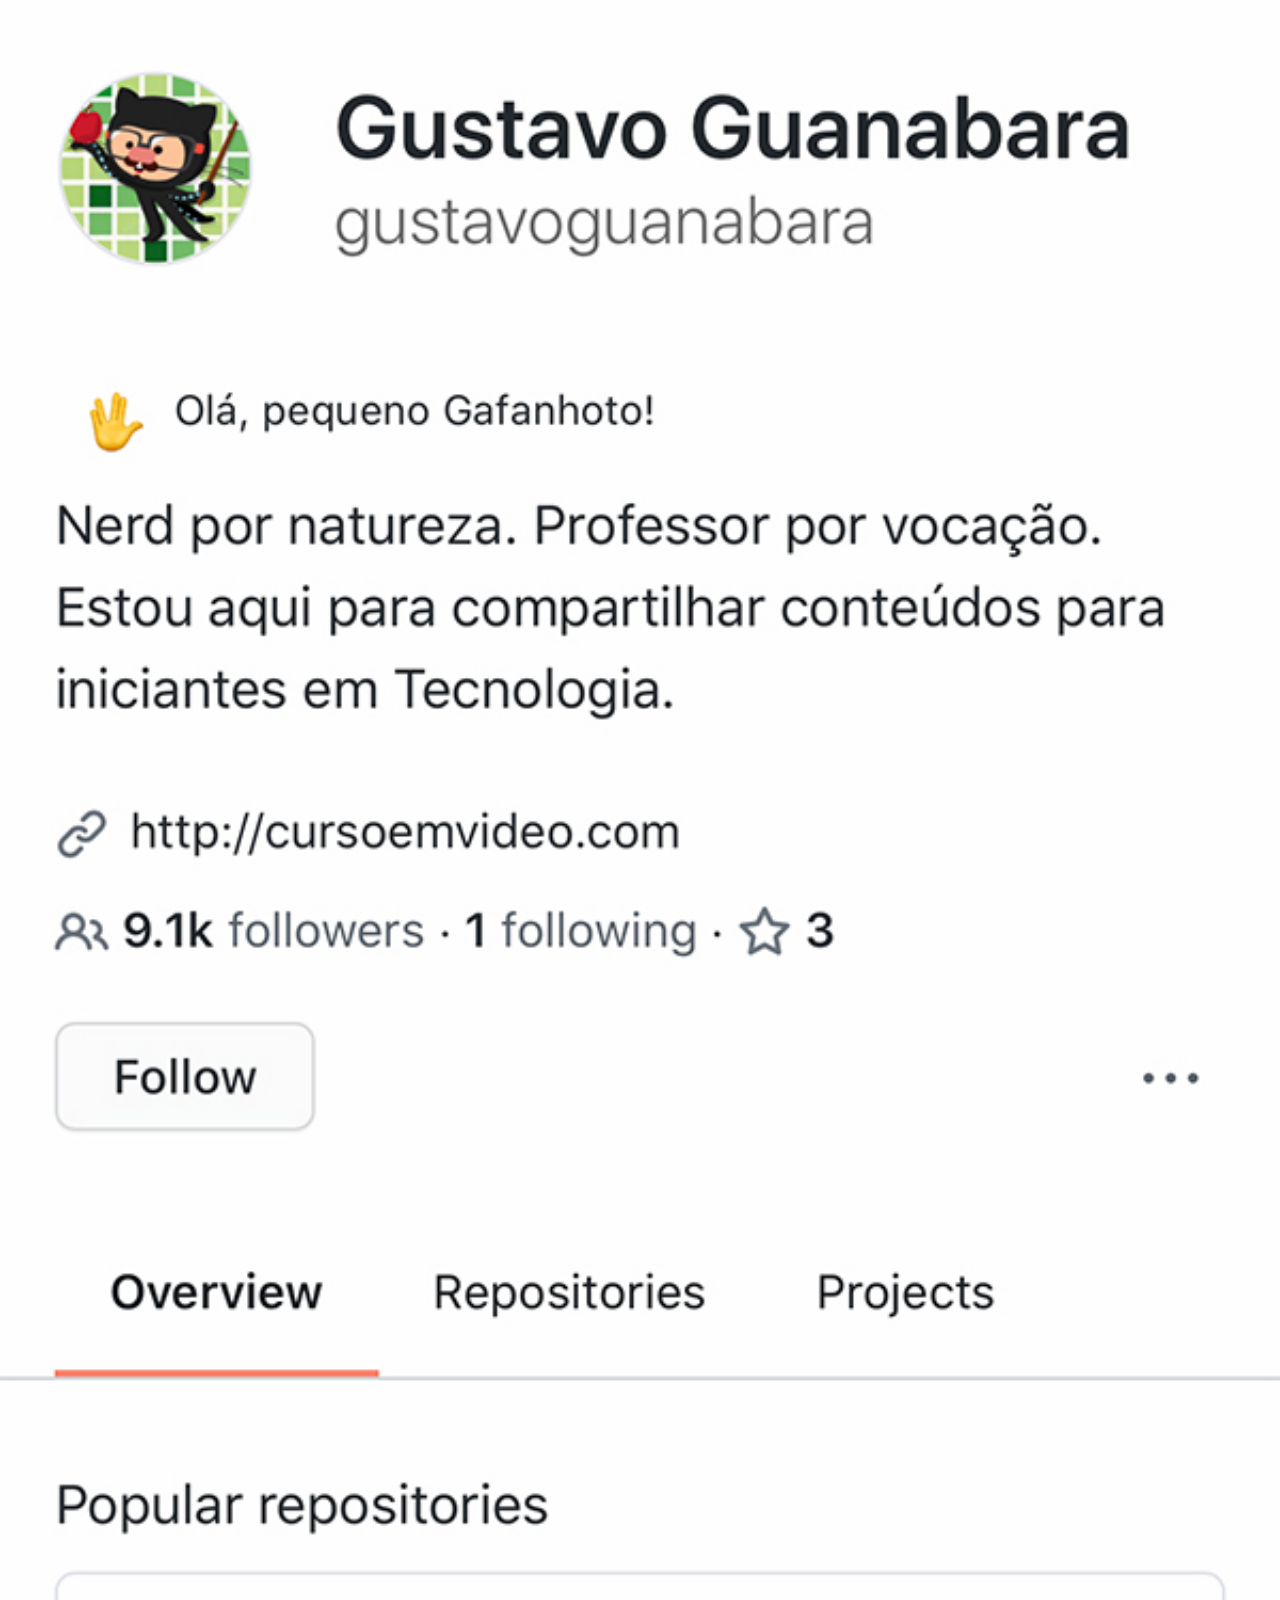
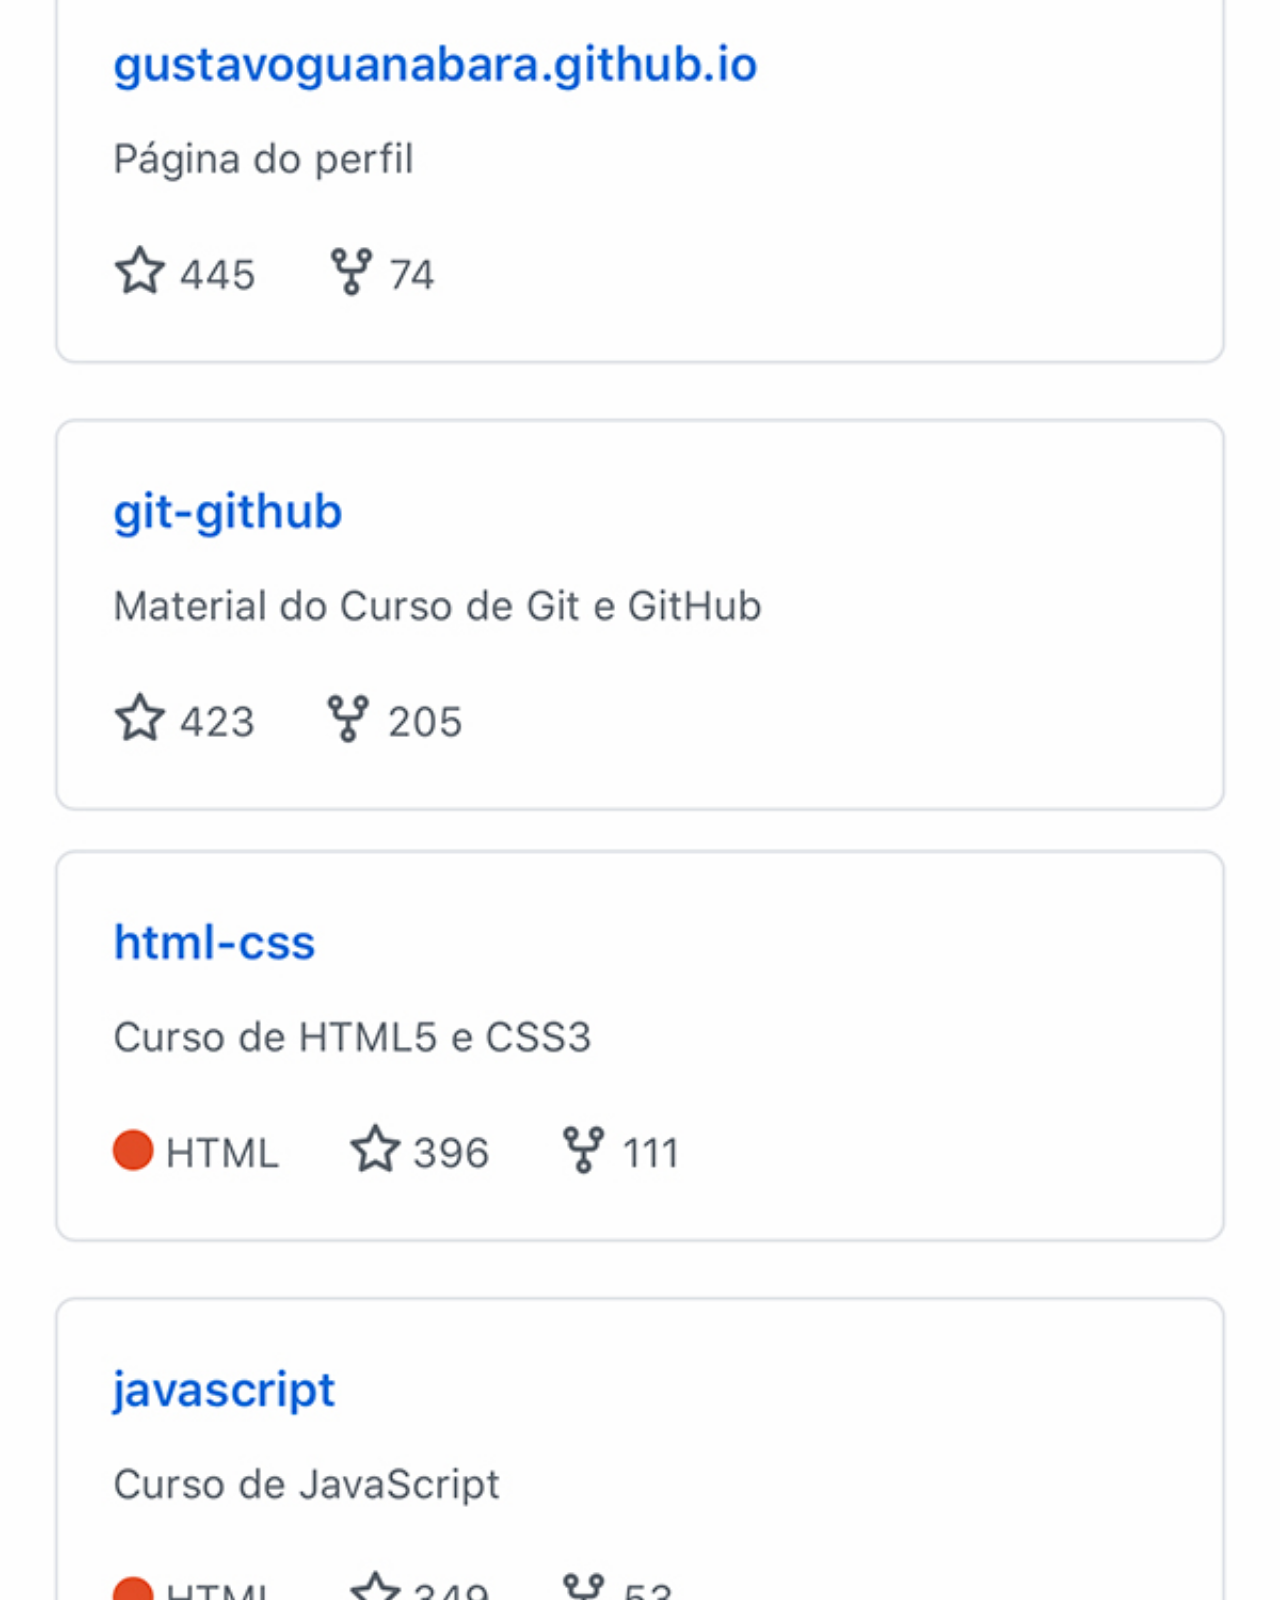
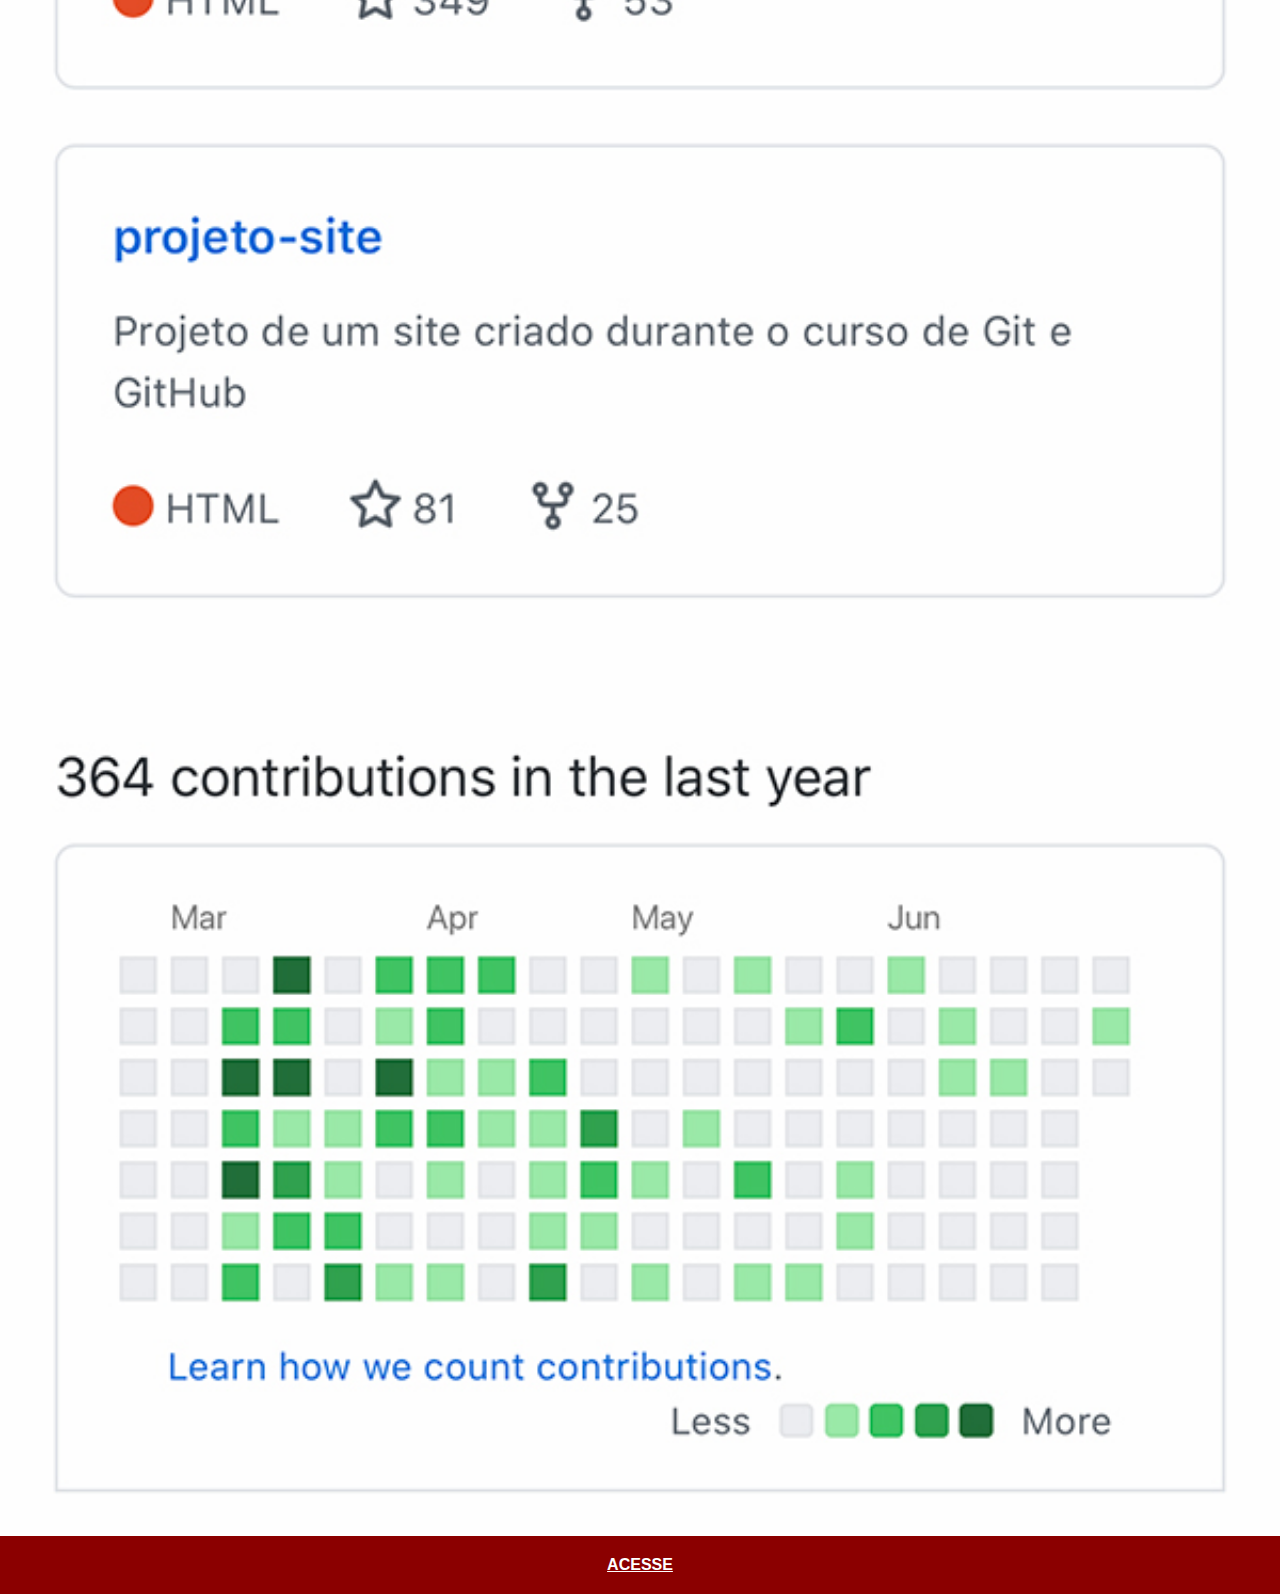
==== github.html @ 97c87772 "criando todas as telas de redes sociais de exmplo" ====
<!DOCTYPE html>
<html lang="pt-br">
<head>
    <meta charset="UTF-8">
    <meta name="viewport" content="width=device-width, initial-scale=1.0">
    <title>GitHub</title>
    <link rel="stylesheet" href="estilos/social.css">
</head>
<body>
    <img src="imagens/tela-github.jpg" alt="GitHub">
    <a href="https://github.com/gustavoguanabara/" target="_blank">ACESSE</a>
</body>
</html>
---- estilos/social.css ----
@charset "UTF-8";

* {
    margin: 0px;
    padding: 0px;
    font-family: Arial, Helvetica, sans-serif;
}

::-webkit-scrollbar {
    width: 0px;
    height: 0px;
}
img {
    width: 100vw;
}
a {
    display: block;
    background-color: darkred;
    color: white;
    padding: 20px;
    text-align: center;
    font-weight: bolder;
}
a:hover {
    background-color: red;
}
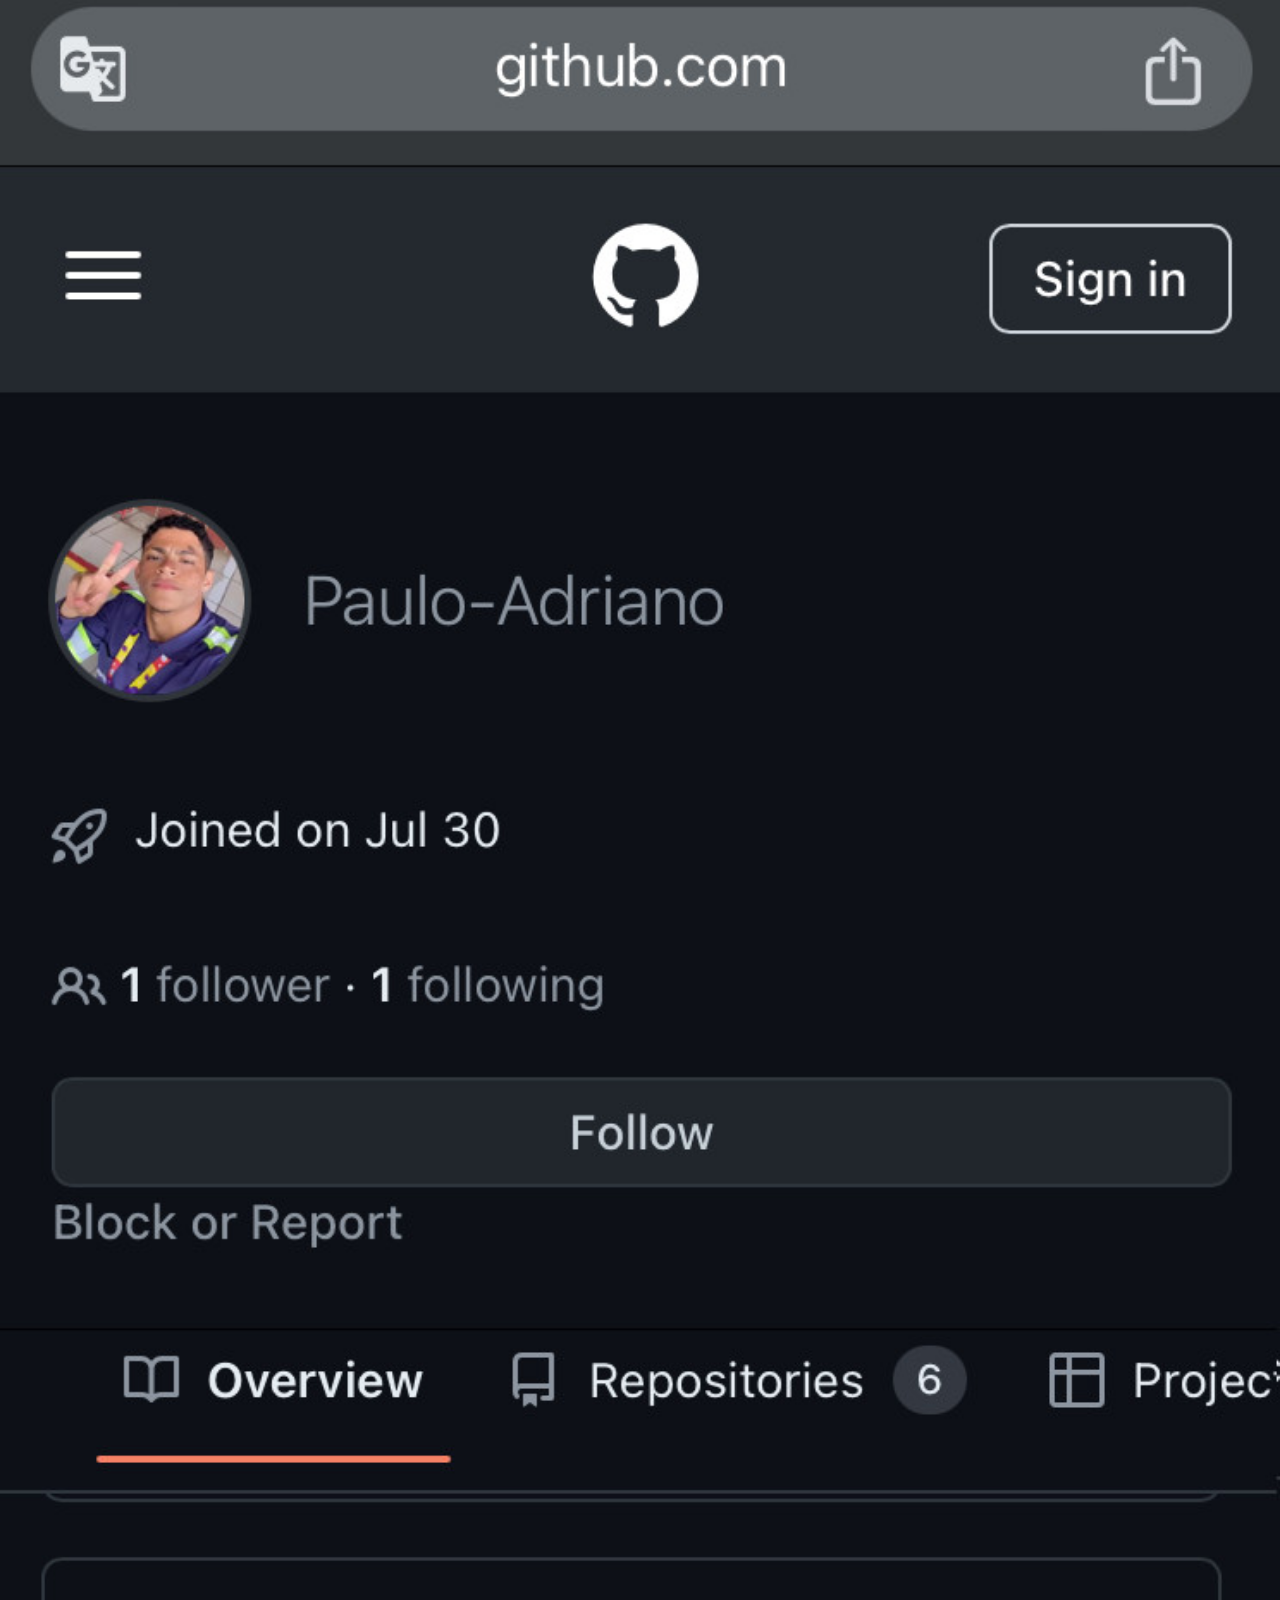
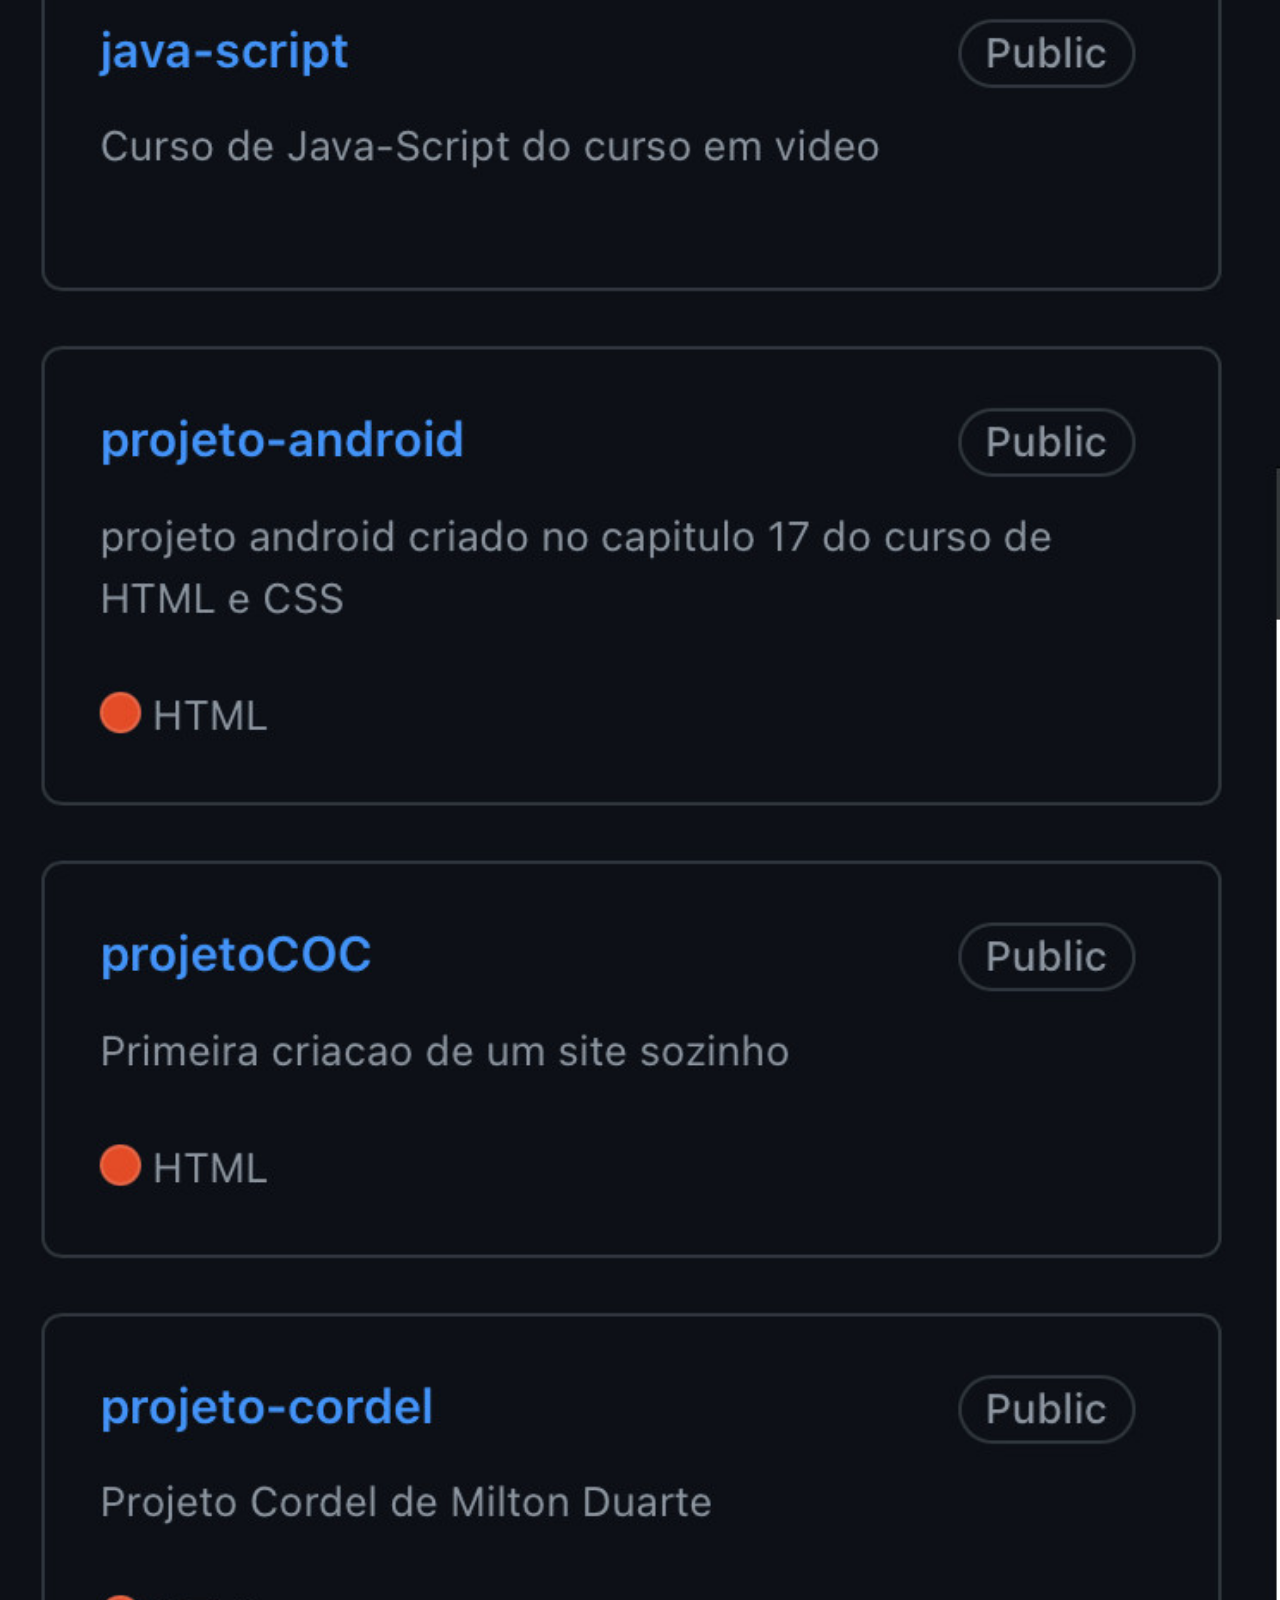
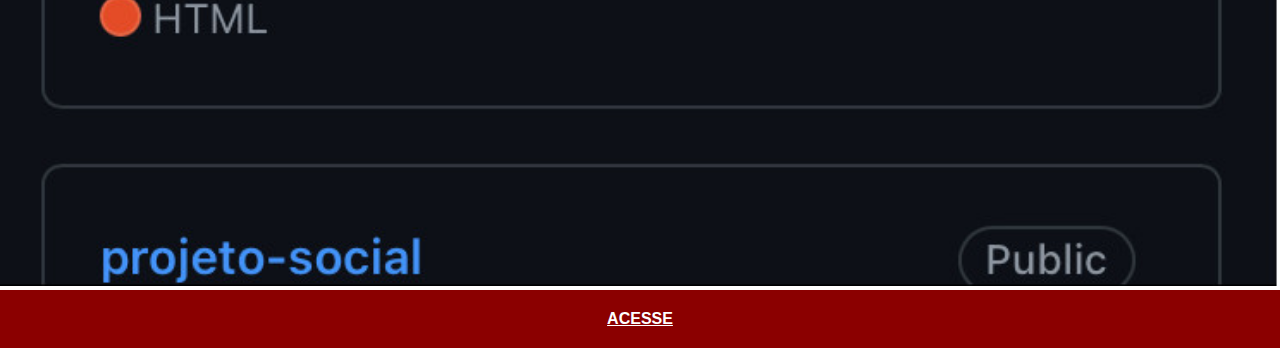
==== commit cc11ce2a: "concluindo com o github" ====
--- a/github.html
+++ b/github.html
@@ -7,7 +7,7 @@
     <link rel="stylesheet" href="estilos/social.css">
 </head>
 <body>
-    <img src="imagens/tela-github.jpg" alt="GitHub">
-    <a href="https://github.com/gustavoguanabara/" target="_blank">ACESSE</a>
+    <img src="imagens/GitHub-paulinho_0145.jpg" alt="GitHub">
+    <a href="https://github.com/Paulo-Adriano" target="_blank">ACESSE</a>
 </body>
 </html>